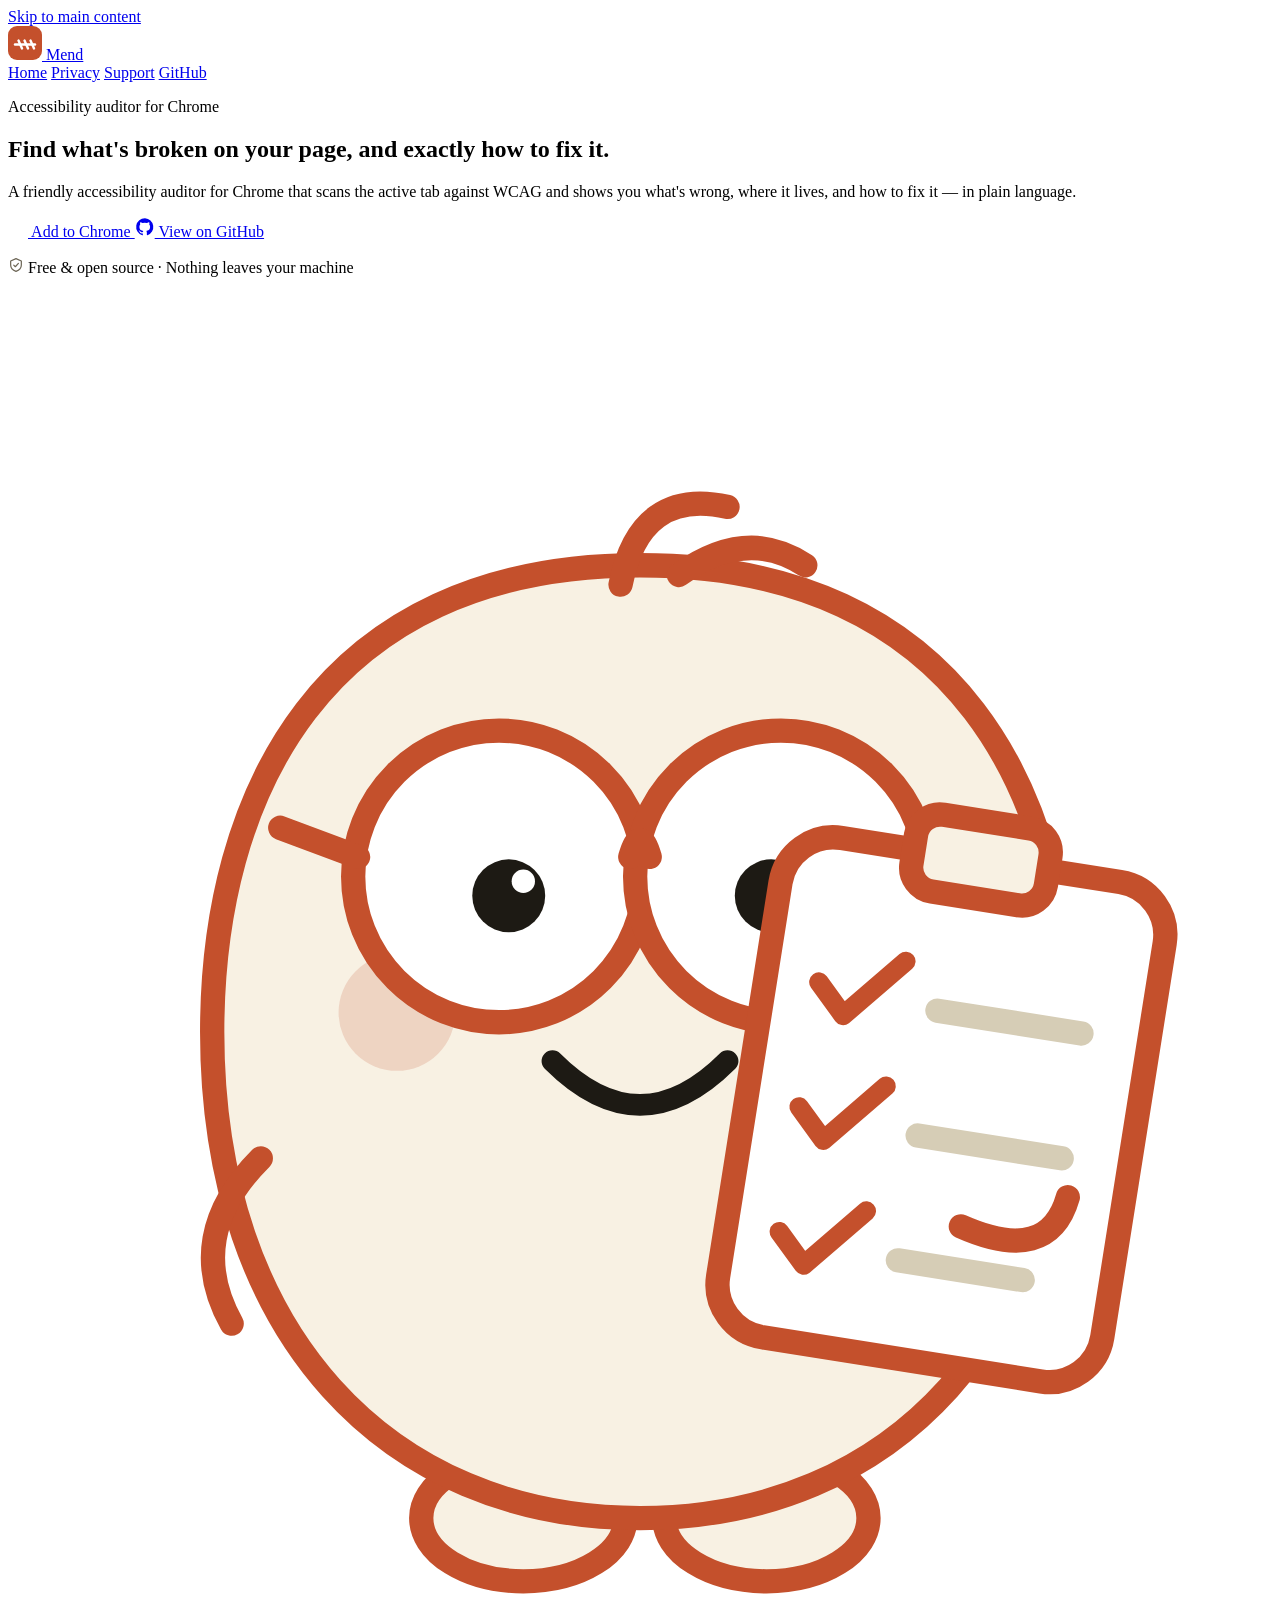
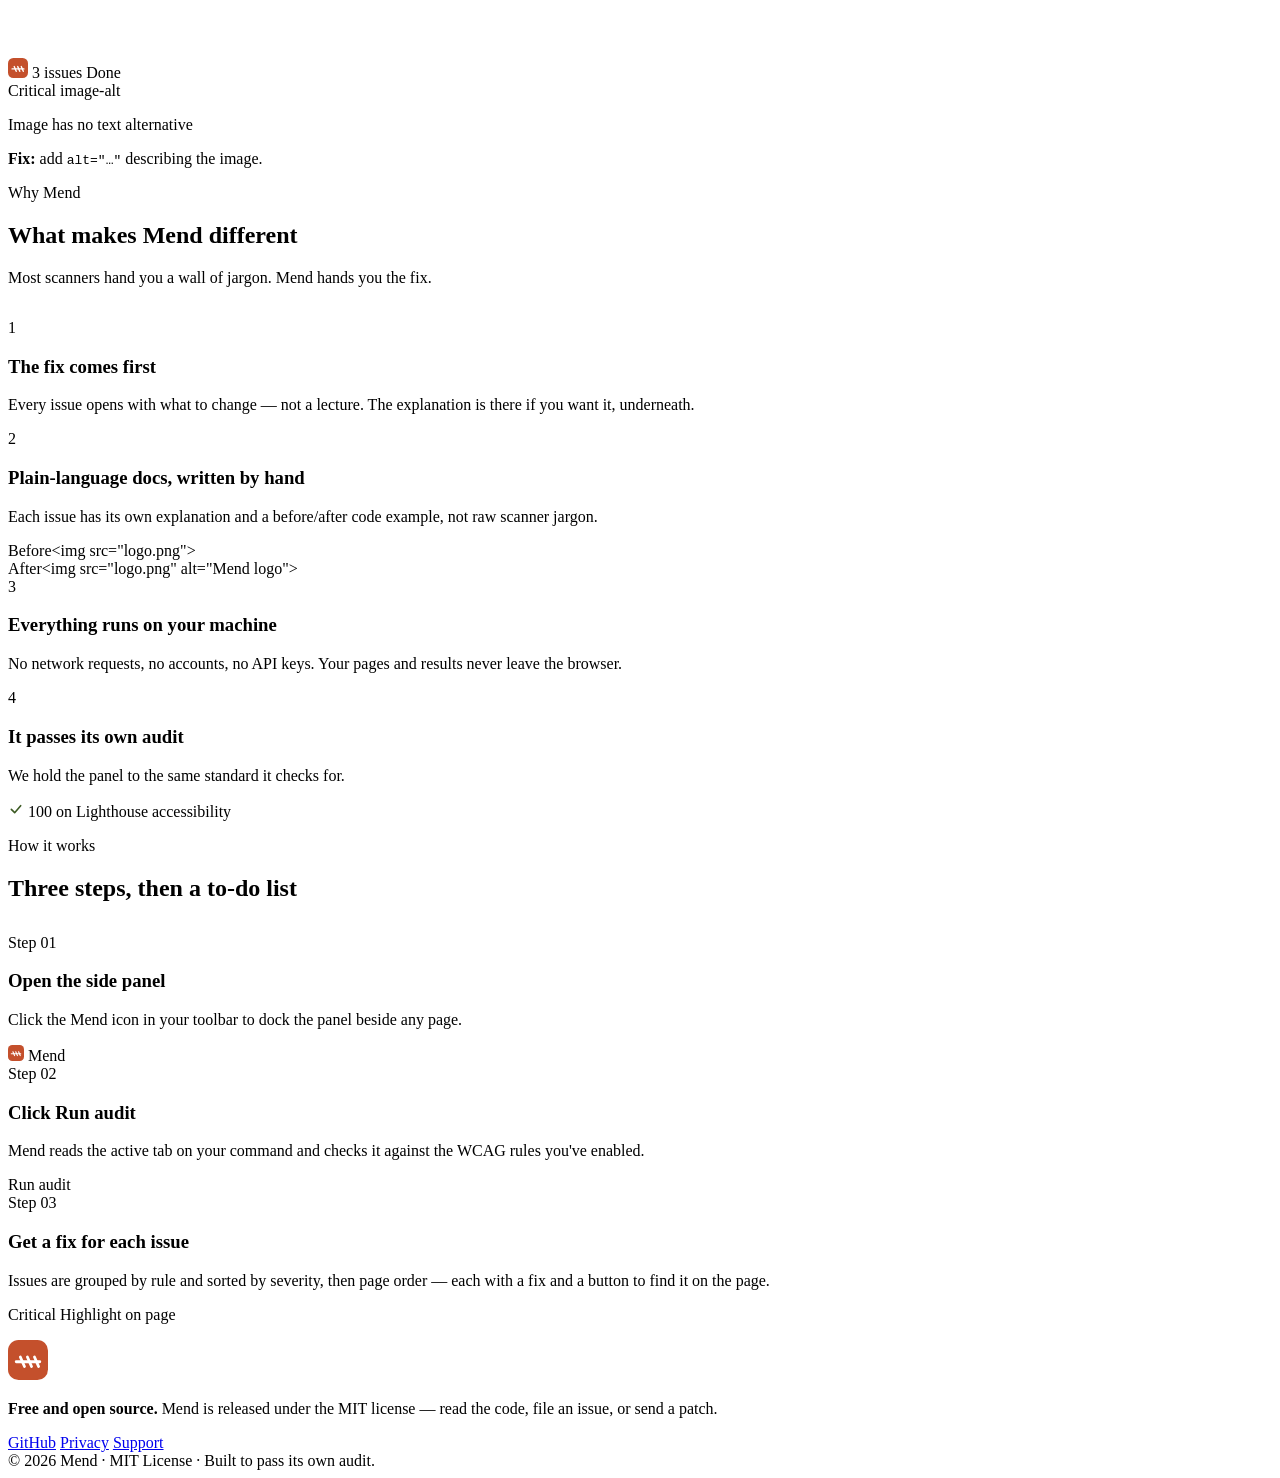
==== index.html @ 13b3299f "Publish real links and Chrome Web Store CTA. Replace placeholder URLs across the site, set the priva" ====
<!doctype html>
<html lang="en">
<head>
  <meta charset="utf-8">
  <meta name="viewport" content="width=device-width, initial-scale=1">
  <title>Mend — find what's broken on your page, and how to fix it</title>
  <meta name="description" content="Mend is a free, open-source Chrome extension that audits the page you're viewing against WCAG and shows you what's wrong, where it lives, and how to fix it — all on your machine.">
  <meta name="color-scheme" content="light">
  <link rel="stylesheet" href="styles.css">
</head>
<body>
  <a class="skip-link" href="#main">Skip to main content</a>

  <header class="site-header">
    <div class="wrap site-header__inner">
      <a class="brand" href="index.html" aria-label="Mend — home">
        <span class="brand__mark" aria-hidden="true">
          <svg width="34" height="34" viewBox="0 0 34 34" fill="none">
            <rect width="34" height="34" rx="9" fill="#c4502c"/>
            <path d="M7 18.5 H27" stroke="#fff" stroke-width="2.4" stroke-linecap="round"/>
            <g stroke="#fff" stroke-width="2.4" stroke-linecap="round">
              <path d="M10.5 14.5 l3.5 8"/>
              <path d="M16.5 14.5 l3.5 8"/>
              <path d="M22.5 14.5 l3.5 8"/>
            </g>
          </svg>
        </span>
        <span>Mend</span>
      </a>
      <nav class="site-nav" aria-label="Primary">
        <a href="index.html" aria-current="page">Home</a>
        <a href="privacy.html">Privacy</a>
        <a href="support.html">Support</a>
        <a href="https://github.com/jpreecedev/mend-a11y">GitHub</a>
      </nav>
    </div>
  </header>

  <main id="main">

    <!-- HERO -->
    <section class="hero" aria-labelledby="hero-h">
      <div class="wrap hero__grid">
        <div class="hero__copy">
          <p class="eyebrow">Accessibility auditor for Chrome</p>
          <h1 id="hero-h">Find what's broken on your page, and exactly how to fix it.</h1>
          <p class="hero__sub">A friendly accessibility auditor for Chrome that scans the active tab against WCAG and shows you what's wrong, where it lives, and how to fix it — in plain language.</p>
          <div class="hero__cta">
            <a class="btn btn--primary btn--lg" href="https://chromewebstore.google.com/detail/mend-accessibility-audit/iihcbcolbnbbccohpcendeneofimpcmo">
              <svg width="20" height="20" viewBox="0 0 24 24" fill="none" aria-hidden="true">
                <circle cx="12" cy="12" r="9.2" stroke="#fff" stroke-width="1.8"/>
                <circle cx="12" cy="12" r="3.4" fill="#fff"/>
                <path d="M12 2.8 v6.2 M20 7.6 l-5.2 3 M5.6 19 l3.4-5.6" stroke="#fff" stroke-width="1.8" stroke-linecap="round"/>
              </svg>
              Add to Chrome
            </a>
            <a class="btn btn--ghost btn--lg" href="https://github.com/jpreecedev/mend-a11y">
              <svg width="20" height="20" viewBox="0 0 24 24" fill="currentColor" aria-hidden="true">
                <path d="M12 1.5A10.5 10.5 0 0 0 8.7 22c.5.1.7-.2.7-.5v-1.8c-2.9.6-3.5-1.4-3.5-1.4-.5-1.2-1.1-1.5-1.1-1.5-.9-.6.1-.6.1-.6 1 .1 1.5 1 1.5 1 .9 1.6 2.4 1.1 3 .9.1-.7.4-1.1.6-1.4-2.3-.3-4.7-1.1-4.7-5a4 4 0 0 1 1-2.7c-.1-.3-.5-1.4.1-2.8 0 0 .9-.3 2.8 1a9.6 9.6 0 0 1 5 0c1.9-1.3 2.8-1 2.8-1 .6 1.4.2 2.5.1 2.8a4 4 0 0 1 1 2.7c0 3.9-2.3 4.7-4.6 5 .4.3.7.9.7 1.9v2.8c0 .3.2.6.7.5A10.5 10.5 0 0 0 12 1.5Z"/>
              </svg>
              View on GitHub
            </a>
          </div>
          <p class="hero__note">
            <svg width="16" height="16" viewBox="0 0 24 24" fill="none" aria-hidden="true">
              <path d="M12 2.5 4 6v6c0 5 3.4 8 8 9.5 4.6-1.5 8-4.5 8-9.5V6l-8-3.5Z" stroke="#6c6555" stroke-width="1.8" stroke-linejoin="round"/>
              <path d="M8.6 12.2 11 14.6 15.6 9.6" stroke="#6c6555" stroke-width="1.8" stroke-linecap="round" stroke-linejoin="round"/>
            </svg>
            Free &amp; open source · Nothing leaves your machine
          </p>
        </div>

        <div class="hero__art">
          <div class="hero__art-inner">
            <svg class="pip hero__pip" viewBox="0 0 260 280" role="img" aria-labelledby="pipT pipD">
              <title id="pipT">Pip, the Mend inspector</title>
              <desc id="pipD">A small round character with big round glasses, holding a clipboard with a checklist.</desc>
              <g fill="#f8f1e3" stroke="#c4502c" stroke-width="5" stroke-linejoin="round">
                <ellipse cx="106" cy="252" rx="21" ry="13"/>
                <ellipse cx="156" cy="252" rx="21" ry="13"/>
              </g>
              <path d="M130 56 C 196 56 218 104 218 152 C 218 214 182 252 130 252 C 78 252 42 214 42 152 C 42 104 64 56 130 56 Z" fill="#f8f1e3" stroke="#c4502c" stroke-width="5" stroke-linejoin="round"/>
              <g fill="none" stroke="#c4502c" stroke-width="5" stroke-linecap="round">
                <path d="M126 60 q 4 -20 22 -16"/>
                <path d="M138 58 q 14 -10 26 -2"/>
              </g>
              <g fill="#c4502c" opacity=".18">
                <circle cx="80" cy="148" r="12"/>
                <circle cx="180" cy="148" r="12"/>
              </g>
              <g fill="#ffffff" stroke="#c4502c" stroke-width="5" stroke-linecap="round" stroke-linejoin="round">
                <circle cx="101" cy="120" r="30"/>
                <circle cx="159" cy="120" r="30"/>
              </g>
              <g fill="none" stroke="#c4502c" stroke-width="5" stroke-linecap="round">
                <path d="M128 116 q 2 -7 4 0"/>
                <path d="M72 116 L 56 110"/>
                <path d="M188 116 L 204 110"/>
              </g>
              <g fill="#1d1a14">
                <circle cx="103" cy="124" r="7.5"/>
                <circle cx="157" cy="124" r="7.5"/>
              </g>
              <g fill="#ffffff">
                <circle cx="106" cy="121" r="2.4"/>
                <circle cx="160" cy="121" r="2.4"/>
              </g>
              <path d="M112 158 q 18 18 36 0" fill="none" stroke="#1d1a14" stroke-width="4.5" stroke-linecap="round"/>
              <path d="M52 178 q -16 16 -6 34" fill="none" stroke="#c4502c" stroke-width="5" stroke-linecap="round"/>
              <g transform="rotate(9 192 168)">
                <rect x="152" y="116" width="80" height="104" rx="11" fill="#ffffff" stroke="#c4502c" stroke-width="5"/>
                <rect x="178" y="108" width="28" height="16" rx="5" fill="#f8f1e3" stroke="#c4502c" stroke-width="5"/>
                <g stroke-linecap="round" stroke-linejoin="round" fill="none">
                  <path d="M163 146 l 6 6 l 11 -13" stroke="#c4502c" stroke-width="4"/>
                  <path d="M163 172 l 6 6 l 11 -13" stroke="#c4502c" stroke-width="4"/>
                  <path d="M163 198 l 6 6 l 11 -13" stroke="#c4502c" stroke-width="4"/>
                </g>
                <g stroke="#d6cdb6" stroke-width="5" stroke-linecap="round">
                  <path d="M188 148 L 218 148"/>
                  <path d="M188 174 L 218 174"/>
                  <path d="M188 200 L 214 200"/>
                </g>
              </g>
              <path d="M196 192 q 18 8 22 -6" fill="none" stroke="#c4502c" stroke-width="5" stroke-linecap="round"/>
            </svg>

            <div class="panel-mock panel-mock--float" role="img" aria-label="Example of the Mend side panel: a critical image-alt issue, showing the fix first.">
              <div class="panel-mock__bar">
                <span class="brand__mark" aria-hidden="true">
                  <svg width="20" height="20" viewBox="0 0 34 34" fill="none">
                    <rect width="34" height="34" rx="9" fill="#c4502c"/>
                    <path d="M7 18.5 H27" stroke="#fff" stroke-width="2.4" stroke-linecap="round"/>
                    <g stroke="#fff" stroke-width="2.4" stroke-linecap="round"><path d="M10.5 14.5 l3.5 8"/><path d="M16.5 14.5 l3.5 8"/><path d="M22.5 14.5 l3.5 8"/></g>
                  </svg>
                </span>
                <span>3 issues</span>
                <span class="pass-pill"><span class="dot" style="background:#3c5a23"></span>Done</span>
              </div>
              <div class="panel-issue">
                <div class="panel-issue__top">
                  <span class="dot dot--critical" aria-hidden="true"></span>
                  <span class="panel-issue__sev panel-issue__sev--critical">Critical</span>
                  <span class="panel-issue__rule">image-alt</span>
                </div>
                <p class="panel-issue__title">Image has no text alternative</p>
                <p class="panel-issue__fix"><b>Fix:</b> add <code>alt="…"</code> describing the image.</p>
              </div>
            </div>
          </div>
        </div>
      </div>
    </section>

    <!-- DIFFERENTIATORS -->
    <section class="section" aria-labelledby="diff-h">
      <div class="wrap">
        <p class="eyebrow">Why Mend</p>
        <h2 id="diff-h">What makes Mend different</h2>
        <p class="lede">Most scanners hand you a wall of jargon. Mend hands you the fix.</p>

        <div class="feature-grid" style="margin-top:2rem">
          <div class="feature">
            <span class="feature__num" aria-hidden="true">1</span>
            <h3>The fix comes first</h3>
            <p>Every issue opens with what to change — not a lecture. The explanation is there if you want it, underneath.</p>
          </div>
          <div class="feature">
            <span class="feature__num" aria-hidden="true">2</span>
            <h3>Plain-language docs, written by hand</h3>
            <p>Each issue has its own explanation and a before/after code example, not raw scanner jargon.</p>
            <div class="codeflip" aria-hidden="true">
              <div class="codeflip__row codeflip__row--before"><span class="codeflip__tag">Before</span><span>&lt;img src="logo.png"&gt;</span></div>
              <div class="codeflip__row codeflip__row--after"><span class="codeflip__tag">After</span><span>&lt;img src="logo.png" alt="Mend logo"&gt;</span></div>
            </div>
          </div>
          <div class="feature">
            <span class="feature__num" aria-hidden="true">3</span>
            <h3>Everything runs on your machine</h3>
            <p>No network requests, no accounts, no API keys. Your pages and results never leave the browser.</p>
          </div>
          <div class="feature">
            <span class="feature__num" aria-hidden="true">4</span>
            <h3>It passes its own audit</h3>
            <p>We hold the panel to the same standard it checks for.</p>
            <div class="feature__extra">
              <span class="pass-pill">
                <svg width="16" height="16" viewBox="0 0 24 24" fill="none" aria-hidden="true">
                  <path d="M5 12.5 10 17.5 19 7" stroke="#3c5a23" stroke-width="2.4" stroke-linecap="round" stroke-linejoin="round"/>
                </svg>
                100 on Lighthouse accessibility
              </span>
            </div>
          </div>
        </div>
      </div>
    </section>

    <!-- HOW IT WORKS -->
    <section class="section section--tight" aria-labelledby="how-h" style="background:var(--surface);border-block:1px solid var(--border)">
      <div class="wrap">
        <p class="eyebrow">How it works</p>
        <h2 id="how-h">Three steps, then a to-do list</h2>

        <ol class="steps" style="margin-top:2rem;list-style:none;padding:0">
          <li class="step">
            <span class="step__n">Step 01</span>
            <h3>Open the side panel</h3>
            <p>Click the Mend icon in your toolbar to dock the panel beside any page.</p>
            <div class="step__demo">
              <span class="mini-btn" aria-hidden="true">
                <span class="brand__mark"><svg width="16" height="16" viewBox="0 0 34 34"><rect width="34" height="34" rx="9" fill="#c4502c"/><path d="M7 18.5 H27" stroke="#fff" stroke-width="2.4" stroke-linecap="round"/><g stroke="#fff" stroke-width="2.4" stroke-linecap="round"><path d="M10.5 14.5 l3.5 8"/><path d="M16.5 14.5 l3.5 8"/><path d="M22.5 14.5 l3.5 8"/></g></svg></span>
                Mend
              </span>
            </div>
          </li>
          <li class="step">
            <span class="step__n">Step 02</span>
            <h3>Click Run audit</h3>
            <p>Mend reads the active tab on your command and checks it against the WCAG rules you've enabled.</p>
            <div class="step__demo">
              <span class="mini-btn mini-btn--accent" aria-hidden="true">Run audit</span>
            </div>
          </li>
          <li class="step">
            <span class="step__n">Step 03</span>
            <h3>Get a fix for each issue</h3>
            <p>Issues are grouped by rule and sorted by severity, then page order — each with a fix and a button to find it on the page.</p>
            <div class="step__demo">
              <span class="mini-btn" aria-hidden="true"><span class="dot dot--critical"></span>Critical</span>
              <span class="mini-btn" aria-hidden="true">Highlight on page</span>
            </div>
          </li>
        </ol>
      </div>
    </section>

  </main>

  <footer class="site-footer">
    <div class="wrap site-footer__band">
      <div class="site-footer__lead">
        <span class="brand__mark" aria-hidden="true">
          <svg width="40" height="40" viewBox="0 0 34 34" fill="none">
            <rect width="34" height="34" rx="9" fill="#c4502c"/>
            <path d="M7 18.5 H27" stroke="#fff" stroke-width="2.4" stroke-linecap="round"/>
            <g stroke="#fff" stroke-width="2.4" stroke-linecap="round"><path d="M10.5 14.5 l3.5 8"/><path d="M16.5 14.5 l3.5 8"/><path d="M22.5 14.5 l3.5 8"/></g>
          </svg>
        </span>
        <p><strong>Free and open source.</strong> Mend is released under the MIT license — read the code, file an issue, or send a patch.</p>
      </div>
      <nav class="footer-links" aria-label="Footer">
        <a href="https://github.com/jpreecedev/mend-a11y">GitHub</a>
        <a href="privacy.html">Privacy</a>
        <a href="support.html">Support</a>
      </nav>
    </div>
    <div class="wrap site-footer__fine">
      <p style="margin:0">© <span>2026</span> Mend · MIT License · Built to pass its own audit.</p>
    </div>
  </footer>

</body>
</html>
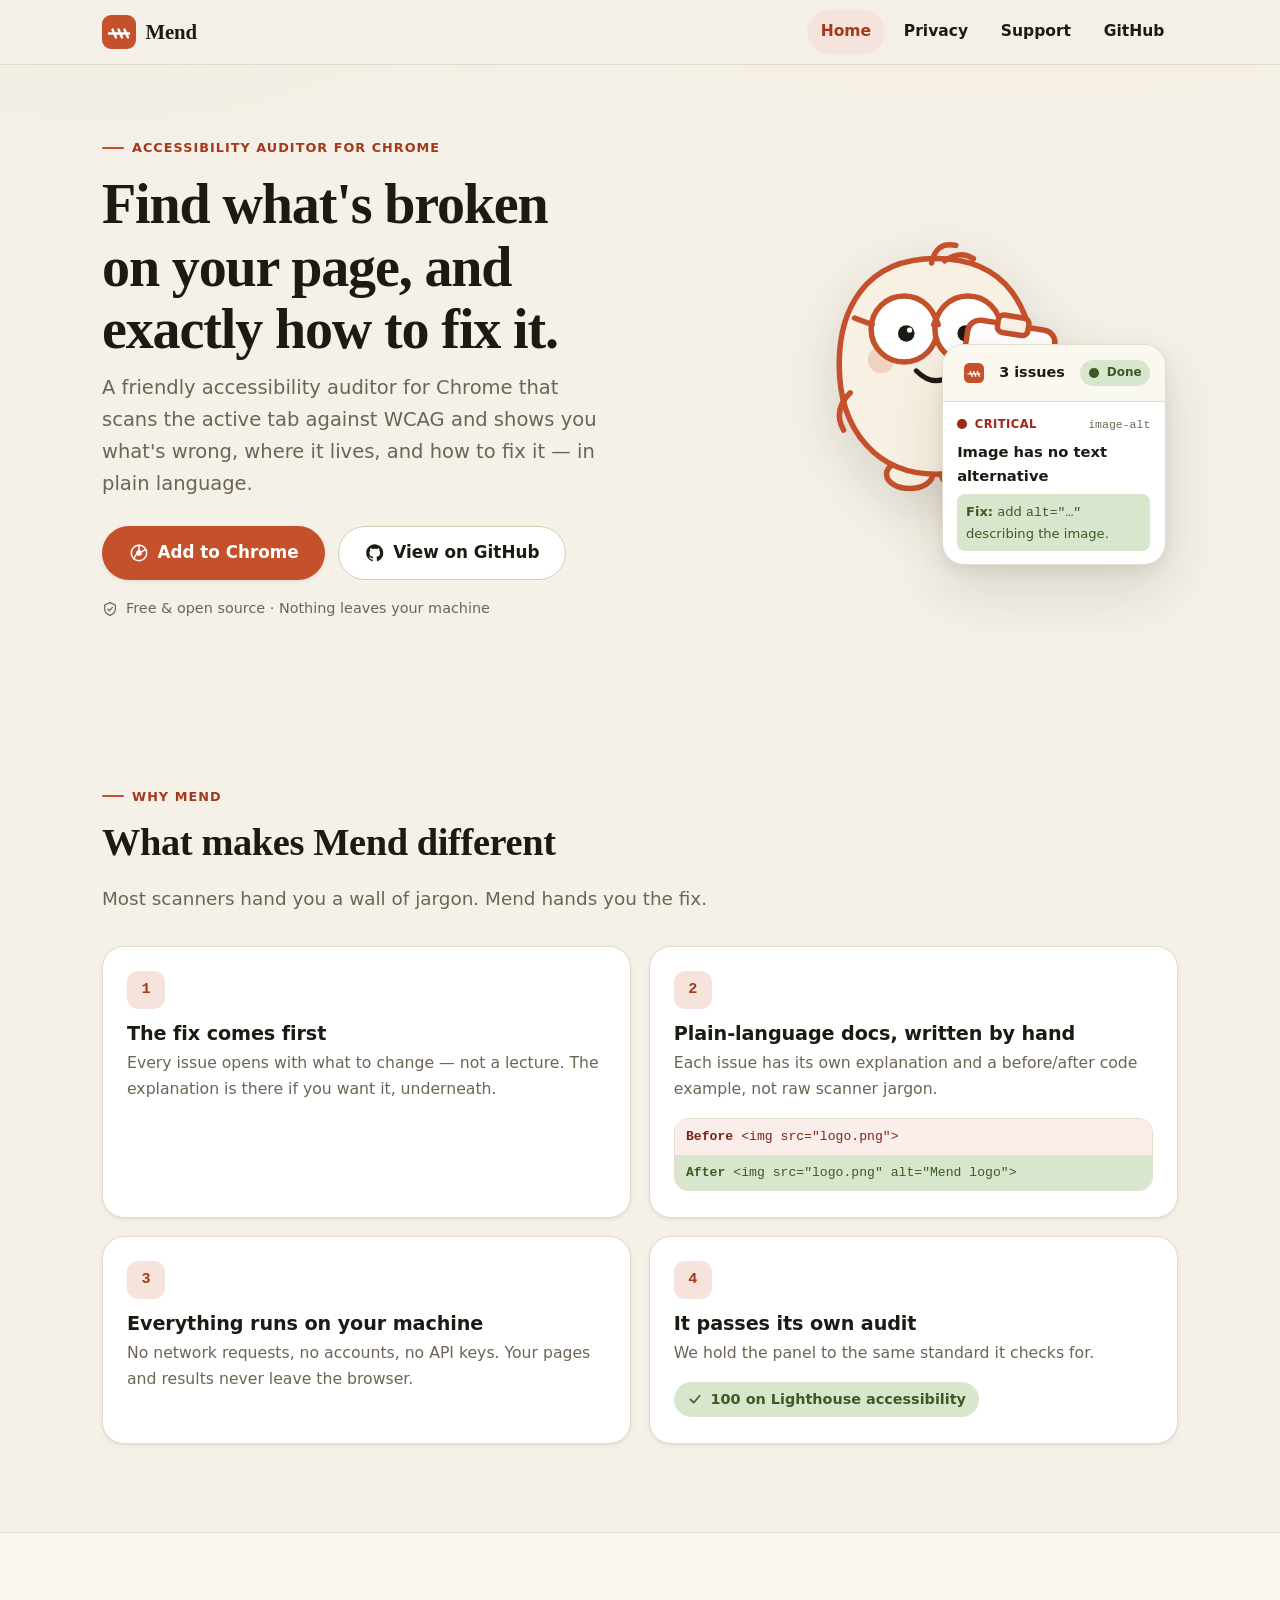
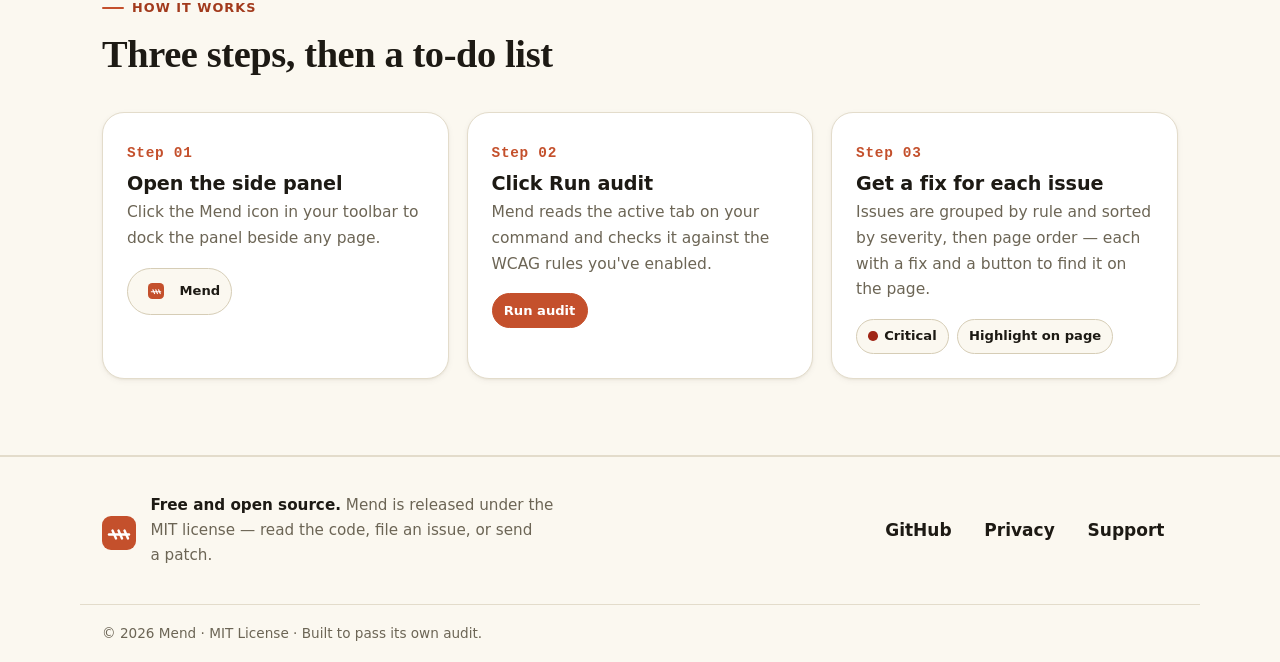
==== commit 43af4217: "Fix mobile nav layout and polish support page UI. Stack nav links below the logo on narrow viewports" ====
--- a/index.html
+++ b/index.html
@@ -6,6 +6,7 @@
   <title>Mend — find what's broken on your page, and how to fix it</title>
   <meta name="description" content="Mend is a free, open-source Chrome extension that audits the page you're viewing against WCAG and shows you what's wrong, where it lives, and how to fix it — all on your machine.">
   <meta name="color-scheme" content="light">
+  <link rel="icon" href="favicon.svg" type="image/svg+xml">
   <link rel="stylesheet" href="styles.css">
 </head>
 <body>
@@ -121,7 +122,6 @@
                   <path d="M188 200 L 214 200"/>
                 </g>
               </g>
-              <path d="M196 192 q 18 8 22 -6" fill="none" stroke="#c4502c" stroke-width="5" stroke-linecap="round"/>
             </svg>
 
             <div class="panel-mock panel-mock--float" role="img" aria-label="Example of the Mend side panel: a critical image-alt issue, showing the fix first.">
--- a/styles.css
+++ b/styles.css
@@ -0,0 +1,622 @@
+/* ============================================================
+   Mend — shared stylesheet
+   Aesthetic: "Paper & Rust" — warm, hand-crafted, calm.
+   Built to pass its own audit: WCAG 2.1 AA.
+   ============================================================ */
+
+/* ---- Design tokens ------------------------------------------------ */
+:root {
+  /* Surfaces */
+  --bg:        #f5f1e8;   /* parchment */
+  --surface:   #fbf8f0;   /* page */
+  --raised:    #ffffff;   /* raised surface */
+  --border:    #e3dccb;
+  --border-strong: #d6cdb6;
+
+  /* Ink */
+  --text:      #1d1a14;   /* near-black, warm cast */
+  --muted:     #6c6555;   /* 5.1:1 on parchment */
+
+  /* Brand */
+  --accent:        #c4502c;  /* rust — fills / white-on-rust only */
+  --accent-text:   #a23a1c;  /* darker rust — links & inline text (5.9:1) */
+  --accent-hover:  #9c3d20;
+  --accent-soft:   #f6e4dc;  /* rust tint for chips */
+
+  /* Pass / success */
+  --pass-text: #3c5a23;
+  --pass-bg:   #d8e6cd;
+
+  /* Severity flourishes */
+  --sev-critical: #a02616;
+  --sev-serious:  #9c4308;
+  --sev-moderate: #735100;
+  --sev-minor:    #5a5340;
+
+  /* Type */
+  --font-display: "Iowan Old Style", "Palatino Linotype", Palatino, "Book Antiqua", Georgia, serif;
+  --font-sans: system-ui, -apple-system, BlinkMacSystemFont, "Segoe UI", Roboto, "Helvetica Neue", Arial, sans-serif;
+  --font-mono: ui-monospace, SFMono-Regular, "SF Mono", Menlo, Consolas, "Liberation Mono", monospace;
+
+  /* Radius */
+  --r-sm: 8px;
+  --r:    14px;
+  --r-lg: 22px;
+  --r-pill: 999px;
+
+  /* Shadows — warm-tinted */
+  --shadow-sm: 0 1px 2px rgba(60, 44, 24, .06), 0 2px 6px rgba(60, 44, 24, .05);
+  --shadow:    0 2px 4px rgba(60, 44, 24, .06), 0 10px 28px rgba(60, 44, 24, .10);
+  --shadow-lg: 0 6px 14px rgba(60, 44, 24, .08), 0 24px 60px rgba(60, 44, 24, .14);
+
+  /* Layout */
+  --maxw: 1120px;
+  --maxw-prose: 720px;
+}
+
+/* ---- Reset / base ------------------------------------------------- */
+*, *::before, *::after { box-sizing: border-box; }
+
+html {
+  -webkit-text-size-adjust: 100%;
+  scroll-behavior: smooth;
+}
+
+body {
+  margin: 0;
+  background: var(--bg);
+  color: var(--text);
+  font-family: var(--font-sans);
+  font-size: 1.0625rem;            /* 17px */
+  line-height: 1.65;
+  -webkit-font-smoothing: antialiased;
+  text-rendering: optimizeLegibility;
+  /* faint paper warmth at the top — purely cosmetic, behind everything */
+  background-image:
+    radial-gradient(1200px 520px at 78% -8%, rgba(196, 80, 44, .055), transparent 70%),
+    radial-gradient(900px 480px at 8% -4%, rgba(115, 81, 0, .035), transparent 65%);
+  background-repeat: no-repeat;
+}
+
+img, svg { max-width: 100%; }
+img { height: auto; }
+
+h1, h2, h3 {
+  font-family: var(--font-display);
+  font-weight: 600;
+  line-height: 1.12;
+  letter-spacing: -0.01em;
+  color: var(--text);
+  margin: 0 0 .5em;
+  text-wrap: balance;
+}
+h1 { font-size: clamp(2.25rem, 5.2vw, 3.5rem); letter-spacing: -0.02em; }
+h2 { font-size: clamp(1.7rem, 3.4vw, 2.4rem); }
+h3 { font-size: 1.2rem; font-family: var(--font-sans); font-weight: 650; letter-spacing: -0.005em; }
+
+p { margin: 0 0 1rem; text-wrap: pretty; }
+
+a { color: var(--accent-text); text-decoration-thickness: 1.5px; text-underline-offset: 2px; }
+a:hover { color: var(--accent-hover); }
+
+ul, ol { margin: 0 0 1rem; padding-left: 1.25rem; }
+li { margin: .25rem 0; }
+
+code, kbd, pre { font-family: var(--font-mono); }
+
+/* ---- Accessibility utilities ------------------------------------- */
+
+/* Visible focus on every interactive element */
+:where(a, button, summary, input, [tabindex]):focus-visible {
+  outline: 3px solid var(--accent);
+  outline-offset: 3px;
+  border-radius: 4px;
+}
+
+/* Skip link */
+.skip-link {
+  position: absolute;
+  left: 12px;
+  top: -60px;
+  z-index: 100;
+  background: var(--text);
+  color: var(--surface);
+  padding: .65rem 1rem;
+  border-radius: var(--r-sm);
+  font-weight: 600;
+  text-decoration: none;
+  transition: top .15s ease;
+}
+.skip-link:focus { top: 12px; color: var(--surface); }
+
+.visually-hidden {
+  position: absolute !important;
+  width: 1px; height: 1px;
+  padding: 0; margin: -1px;
+  overflow: hidden; clip: rect(0 0 0 0);
+  white-space: nowrap; border: 0;
+}
+
+@media (prefers-reduced-motion: reduce) {
+  html { scroll-behavior: auto; }
+  *, *::before, *::after {
+    animation-duration: .001ms !important;
+    animation-iteration-count: 1 !important;
+    transition-duration: .001ms !important;
+  }
+}
+
+/* ---- Layout ------------------------------------------------------- */
+.wrap {
+  width: 100%;
+  max-width: var(--maxw);
+  margin-inline: auto;
+  padding-inline: 22px;
+}
+
+.section { padding-block: clamp(3rem, 7vw, 5.5rem); }
+.section--tight { padding-block: clamp(2.25rem, 5vw, 3.5rem); }
+
+.eyebrow {
+  display: inline-flex;
+  align-items: center;
+  gap: .5rem;
+  font-family: var(--font-sans);
+  font-size: .8rem;
+  font-weight: 650;
+  letter-spacing: .08em;
+  text-transform: uppercase;
+  color: var(--accent-text);
+  margin: 0 0 .9rem;
+}
+.eyebrow::before {
+  content: "";
+  width: 22px; height: 2px;
+  background: var(--accent);
+  border-radius: 2px;
+}
+
+.lede { font-size: 1.15rem; color: var(--muted); max-width: 56ch; }
+
+/* ---- Header / nav ------------------------------------------------- */
+.site-header {
+  position: sticky;
+  top: 0;
+  z-index: 50;
+  background: color-mix(in srgb, var(--bg) 88%, transparent);
+  backdrop-filter: saturate(1.1) blur(8px);
+  border-bottom: 1px solid var(--border);
+}
+.site-header__inner {
+  display: flex;
+  align-items: center;
+  justify-content: space-between;
+  gap: 1rem;
+  min-height: 64px;
+}
+
+.brand {
+  display: inline-flex;
+  align-items: center;
+  gap: .6rem;
+  font-family: var(--font-display);
+  font-weight: 600;
+  font-size: 1.3rem;
+  letter-spacing: -0.01em;
+  color: var(--text);
+  text-decoration: none;
+}
+.brand:hover { color: var(--text); }
+.brand__mark {
+  width: 34px; height: 34px;
+  flex: none;
+  display: grid;
+  place-items: center;
+}
+
+.site-nav {
+  display: flex;
+  align-items: center;
+  gap: .35rem;
+  flex-wrap: nowrap;
+}
+.site-nav a {
+  display: inline-flex;
+  align-items: center;
+  min-height: 44px;
+  padding: 0 .85rem;
+  border-radius: var(--r-pill);
+  color: var(--text);
+  text-decoration: none;
+  font-weight: 550;
+  font-size: .97rem;
+}
+.site-nav a:hover { background: color-mix(in srgb, var(--accent) 9%, transparent); color: var(--accent-text); }
+.site-nav a[aria-current="page"] {
+  color: var(--accent-text);
+  background: var(--accent-soft);
+}
+
+/* ---- Buttons ------------------------------------------------------ */
+.btn {
+  display: inline-flex;
+  align-items: center;
+  justify-content: center;
+  gap: .55rem;
+  min-height: 48px;
+  padding: 0 1.3rem;
+  border-radius: var(--r-pill);
+  font-family: var(--font-sans);
+  font-weight: 650;
+  font-size: 1rem;
+  text-decoration: none;
+  cursor: pointer;
+  border: 1.5px solid transparent;
+  transition: transform .12s ease, box-shadow .15s ease, background .15s ease, border-color .15s ease;
+}
+.btn svg { flex: none; }
+
+.btn--primary {
+  background: var(--accent);
+  color: #fff;
+  box-shadow: var(--shadow-sm);
+}
+.btn--primary:hover { background: var(--accent-hover); color: #fff; transform: translateY(-1px); box-shadow: var(--shadow); }
+.btn--primary:active { transform: translateY(0); }
+
+.btn--ghost {
+  background: var(--raised);
+  color: var(--text);
+  border-color: var(--border-strong);
+}
+.btn--ghost:hover { color: var(--text); border-color: var(--accent); background: var(--surface); transform: translateY(-1px); }
+
+.btn--lg { min-height: 54px; padding: 0 1.6rem; font-size: 1.05rem; }
+
+/* ---- Cards -------------------------------------------------------- */
+.card {
+  background: var(--raised);
+  border: 1px solid var(--border);
+  border-radius: var(--r-lg);
+  padding: 1.6rem 1.6rem 1.7rem;
+  box-shadow: var(--shadow-sm);
+}
+
+/* ---- Chips / badges ---------------------------------------------- */
+.chip {
+  display: inline-flex;
+  align-items: center;
+  gap: .45rem;
+  padding: .3rem .7rem;
+  border-radius: var(--r-pill);
+  font-size: .82rem;
+  font-weight: 600;
+  background: var(--surface);
+  border: 1px solid var(--border);
+  color: var(--muted);
+}
+.dot { width: .6rem; height: .6rem; border-radius: 50%; flex: none; }
+.dot--critical { background: var(--sev-critical); }
+.dot--serious  { background: var(--sev-serious); }
+.dot--moderate { background: var(--sev-moderate); }
+.dot--minor    { background: var(--sev-minor); }
+
+.pass-pill {
+  display: inline-flex;
+  align-items: center;
+  gap: .5rem;
+  padding: .35rem .8rem;
+  border-radius: var(--r-pill);
+  background: var(--pass-bg);
+  color: var(--pass-text);
+  font-weight: 650;
+  font-size: .9rem;
+}
+
+/* ---- Footer ------------------------------------------------------- */
+.site-footer {
+  border-top: 1px solid var(--border);
+  background: var(--surface);
+}
+.site-footer__band {
+  display: flex;
+  align-items: center;
+  justify-content: space-between;
+  flex-wrap: wrap;
+  gap: 1.25rem;
+  padding-block: 2.25rem;
+}
+.site-footer__lead { display: flex; align-items: center; gap: .9rem; }
+.site-footer__lead p { margin: 0; color: var(--muted); font-size: .95rem; max-width: 42ch; }
+.site-footer__lead strong { color: var(--text); }
+.footer-links { display: flex; flex-wrap: wrap; gap: .35rem; }
+.footer-links a {
+  display: inline-flex;
+  align-items: center;
+  min-height: 44px;
+  padding: 0 .85rem;
+  border-radius: var(--r-pill);
+  color: var(--text);
+  text-decoration: none;
+  font-weight: 550;
+}
+.footer-links a:hover { background: color-mix(in srgb, var(--accent) 9%, transparent); color: var(--accent-text); }
+.site-footer__fine {
+  border-top: 1px solid var(--border);
+  padding-block: 1.1rem;
+  color: var(--muted);
+  font-size: .85rem;
+}
+
+/* ---- Pip illustration sizing ------------------------------------- */
+.pip { display: block; height: auto; }
+
+/* ============================================================
+   Home page
+   ============================================================ */
+.hero { padding-top: clamp(2.5rem, 5vw, 4rem); padding-bottom: clamp(2rem, 5vw, 4rem); }
+.hero__grid {
+  display: grid;
+  grid-template-columns: 1fr;
+  gap: clamp(2rem, 5vw, 3.5rem);
+  align-items: center;
+}
+.hero__copy h1 { margin-bottom: .65rem; }
+.hero__sub { font-size: 1.18rem; color: var(--muted); max-width: 40ch; margin-bottom: 1.6rem; }
+.hero__cta { display: flex; flex-wrap: wrap; gap: .8rem; align-items: center; }
+.hero__note { margin: 1.1rem 0 0; font-size: .9rem; color: var(--muted); display: inline-flex; align-items: center; gap: .5rem; }
+
+/* hero art: Pip + floating audit panel */
+.hero__art { position: relative; display: grid; place-items: center; }
+.hero__art-inner { position: relative; width: min(100%, 440px); min-height: 360px; }
+.hero__pip {
+  width: min(88%, 286px);
+  display: block;
+  margin: 0 auto;
+  filter: drop-shadow(0 18px 28px rgba(60,44,24,.16));
+}
+
+.panel-mock {
+  background: var(--raised);
+  border: 1px solid var(--border);
+  border-radius: var(--r-lg);
+  box-shadow: var(--shadow-lg);
+  overflow: hidden;
+  width: 290px;
+}
+.panel-mock--float {
+  position: absolute;
+  right: -10px;
+  bottom: -8px;
+  width: 224px;
+}
+.panel-mock__bar {
+  display: flex; align-items: center; gap: .5rem;
+  padding: .7rem .9rem;
+  border-bottom: 1px solid var(--border);
+  background: var(--surface);
+  font-weight: 650; font-size: .9rem;
+}
+.panel-mock__bar .pass-pill { margin-left: auto; padding: .2rem .55rem; font-size: .75rem; }
+.panel-issue { padding: .8rem .9rem; border-bottom: 1px solid var(--border); }
+.panel-issue:last-child { border-bottom: 0; }
+.panel-issue__top { display: flex; align-items: center; gap: .5rem; margin-bottom: .4rem; }
+.panel-issue__sev { font-size: .72rem; font-weight: 700; letter-spacing: .04em; text-transform: uppercase; }
+.panel-issue__sev--critical { color: var(--sev-critical); }
+.panel-issue__sev--serious  { color: var(--sev-serious); }
+.panel-issue__rule { margin-left: auto; font-family: var(--font-mono); font-size: .72rem; color: var(--muted); }
+.panel-issue__title { font-weight: 600; font-size: .92rem; margin: 0 0 .35rem; }
+.panel-issue__fix {
+  font-size: .82rem; color: var(--pass-text);
+  background: var(--pass-bg); border-radius: var(--r-sm);
+  padding: .4rem .55rem; margin: 0;
+}
+.panel-issue__fix b { color: var(--pass-text); }
+
+/* Differentiators */
+.feature-grid {
+  display: grid;
+  grid-template-columns: 1fr;
+  gap: 1.1rem;
+}
+.feature {
+  background: var(--raised);
+  border: 1px solid var(--border);
+  border-radius: var(--r-lg);
+  padding: 1.5rem 1.5rem 1.6rem;
+  box-shadow: var(--shadow-sm);
+}
+.feature__num {
+  display: inline-grid; place-items: center;
+  width: 38px; height: 38px;
+  border-radius: 11px;
+  background: var(--accent-soft);
+  color: var(--accent-text);
+  font-family: var(--font-mono);
+  font-weight: 700;
+  font-size: .95rem;
+  margin-bottom: .9rem;
+}
+.feature h3 { margin-bottom: .35rem; }
+.feature p { margin: 0; color: var(--muted); font-size: .98rem; }
+.feature__extra { margin-top: 1rem; }
+
+.codeflip {
+  margin-top: 1rem;
+  border: 1px solid var(--border);
+  border-radius: var(--r);
+  overflow: hidden;
+  font-family: var(--font-mono);
+  font-size: .82rem;
+  line-height: 1.5;
+}
+.codeflip__row { display: flex; gap: .5rem; padding: .5rem .7rem; align-items: baseline; }
+.codeflip__row--before { background: #fbeeea; color: #7a2417; }
+.codeflip__row--after  { background: var(--pass-bg); color: var(--pass-text); }
+.codeflip__tag { font-weight: 700; flex: none; }
+
+/* How it works */
+.steps {
+  display: grid;
+  grid-template-columns: 1fr;
+  gap: 1.1rem;
+  counter-reset: step;
+}
+.step {
+  background: var(--raised);
+  border: 1px solid var(--border);
+  border-radius: var(--r-lg);
+  padding: 1.5rem;
+  box-shadow: var(--shadow-sm);
+  position: relative;
+}
+.step__n {
+  font-family: var(--font-mono);
+  font-weight: 700;
+  color: var(--accent);
+  font-size: .9rem;
+  letter-spacing: .05em;
+}
+.step h3 { margin: .5rem 0 .35rem; }
+.step p { margin: 0; color: var(--muted); font-size: .97rem; }
+.step__demo {
+  margin-top: 1rem;
+  display: flex; align-items: center; gap: .5rem;
+  flex-wrap: wrap;
+}
+
+.mini-btn {
+  display: inline-flex; align-items: center; gap: .4rem;
+  padding: .35rem .7rem;
+  border-radius: var(--r-pill);
+  border: 1px solid var(--border-strong);
+  background: var(--surface);
+  font-size: .82rem; font-weight: 600; color: var(--text);
+}
+.mini-btn--accent { background: var(--accent); color: #fff; border-color: var(--accent); }
+
+/* ============================================================
+   Prose pages (Privacy / Support)
+   ============================================================ */
+.page-head { padding-top: clamp(2.5rem, 5vw, 3.5rem); padding-bottom: 1rem; }
+.page-head h1 { margin-bottom: .4rem; }
+.page-head .lede { margin: 0; }
+.page-meta { color: var(--muted); font-size: .92rem; margin-top: .4rem; }
+
+.prose { max-width: var(--maxw-prose); }
+.prose h2 { font-size: 1.45rem; margin-top: 2.2rem; }
+.prose h2:first-of-type { margin-top: 0; }
+.prose p { color: var(--text); }
+.prose p, .prose li { font-size: 1.05rem; }
+.prose strong { font-weight: 650; }
+
+.callout {
+  background: var(--raised);
+  border: 1px solid var(--border);
+  border-left: 4px solid var(--accent);
+  border-radius: var(--r);
+  padding: 1.1rem 1.25rem;
+  margin: 1.4rem 0;
+}
+.callout p:last-child { margin-bottom: 0; }
+
+/* FAQ — native <details>, fully keyboard operable */
+.faq { max-width: var(--maxw-prose); display: grid; gap: .8rem; }
+.faq details {
+  background: var(--raised);
+  border: 1px solid var(--border);
+  border-radius: var(--r);
+  box-shadow: var(--shadow-sm);
+}
+.faq summary {
+  list-style: none;
+  cursor: pointer;
+  padding: 1.05rem 1.2rem;
+  font-weight: 650;
+  font-size: 1.05rem;
+  display: flex;
+  align-items: center;
+  gap: .75rem;
+  border-radius: var(--r);
+}
+/* Inset ring — parent overflow would clip the global outline-offset */
+.faq summary:focus-visible {
+  outline: 3px solid var(--accent);
+  outline-offset: -3px;
+}
+.faq summary::-webkit-details-marker { display: none; }
+.faq summary .q-icon {
+  margin-left: auto;
+  flex: none;
+  width: 26px; height: 26px;
+  position: relative;
+  border-radius: 50%;
+  background: var(--accent-soft);
+  color: var(--accent-text);
+  transition: transform .2s ease;
+}
+.faq summary .q-icon::before,
+.faq summary .q-icon::after {
+  content: "";
+  position: absolute;
+  top: 50%; left: 50%;
+  translate: -50% -50%;
+  background: currentColor;
+  border-radius: 1px;
+}
+.faq summary .q-icon::before { width: 10px; height: 2px; }
+.faq summary .q-icon::after  { width: 2px; height: 10px; }
+.faq details[open] summary .q-icon { transform: rotate(45deg); }
+.faq .faq__body { padding: 0 1.2rem 1.15rem; color: var(--muted); }
+.faq .faq__body p { margin: 0; }
+
+.support-contact {
+  margin-top: 2.4rem;
+  display: flex;
+  align-items: center;
+  gap: 1.4rem;
+  flex-wrap: wrap;
+  background: var(--raised);
+  border: 1px solid var(--border);
+  border-radius: var(--r-lg);
+  padding: 1.5rem 1.7rem;
+  box-shadow: var(--shadow-sm);
+}
+.support-contact .pip { width: 96px; flex: none; }
+.support-contact h2 { margin: 0 0 .3rem; font-size: 1.3rem; }
+.support-contact p { margin: 0; color: var(--muted); }
+
+/* ---- Responsive --------------------------------------------------- */
+@media (max-width: 719px) {
+  .site-header__inner {
+    flex-wrap: wrap;
+    min-height: auto;
+    padding-block: .65rem;
+    row-gap: .5rem;
+  }
+  .site-nav {
+    flex: 1 1 100%;
+    justify-content: space-between;
+    gap: .25rem;
+  }
+  .site-nav a {
+    flex: 1 1 0;
+    justify-content: center;
+    padding-inline: .35rem;
+    font-size: .84rem;
+    min-height: 40px;
+    white-space: nowrap;
+  }
+
+  .hero__art-inner { min-height: 0; width: 100%; max-width: 360px; }
+  .hero__pip { width: 200px; margin: 0 auto; }
+  .panel-mock--float { position: static; width: 100%; max-width: 320px; margin: -1rem auto 0; }
+}
+@media (min-width: 720px) {
+  .feature-grid { grid-template-columns: 1fr 1fr; }
+  .steps { grid-template-columns: repeat(3, 1fr); }
+}
+@media (min-width: 900px) {
+  .hero__grid { grid-template-columns: 1.05fr .95fr; }
+  .hero__sub { font-size: 1.22rem; }
+}
